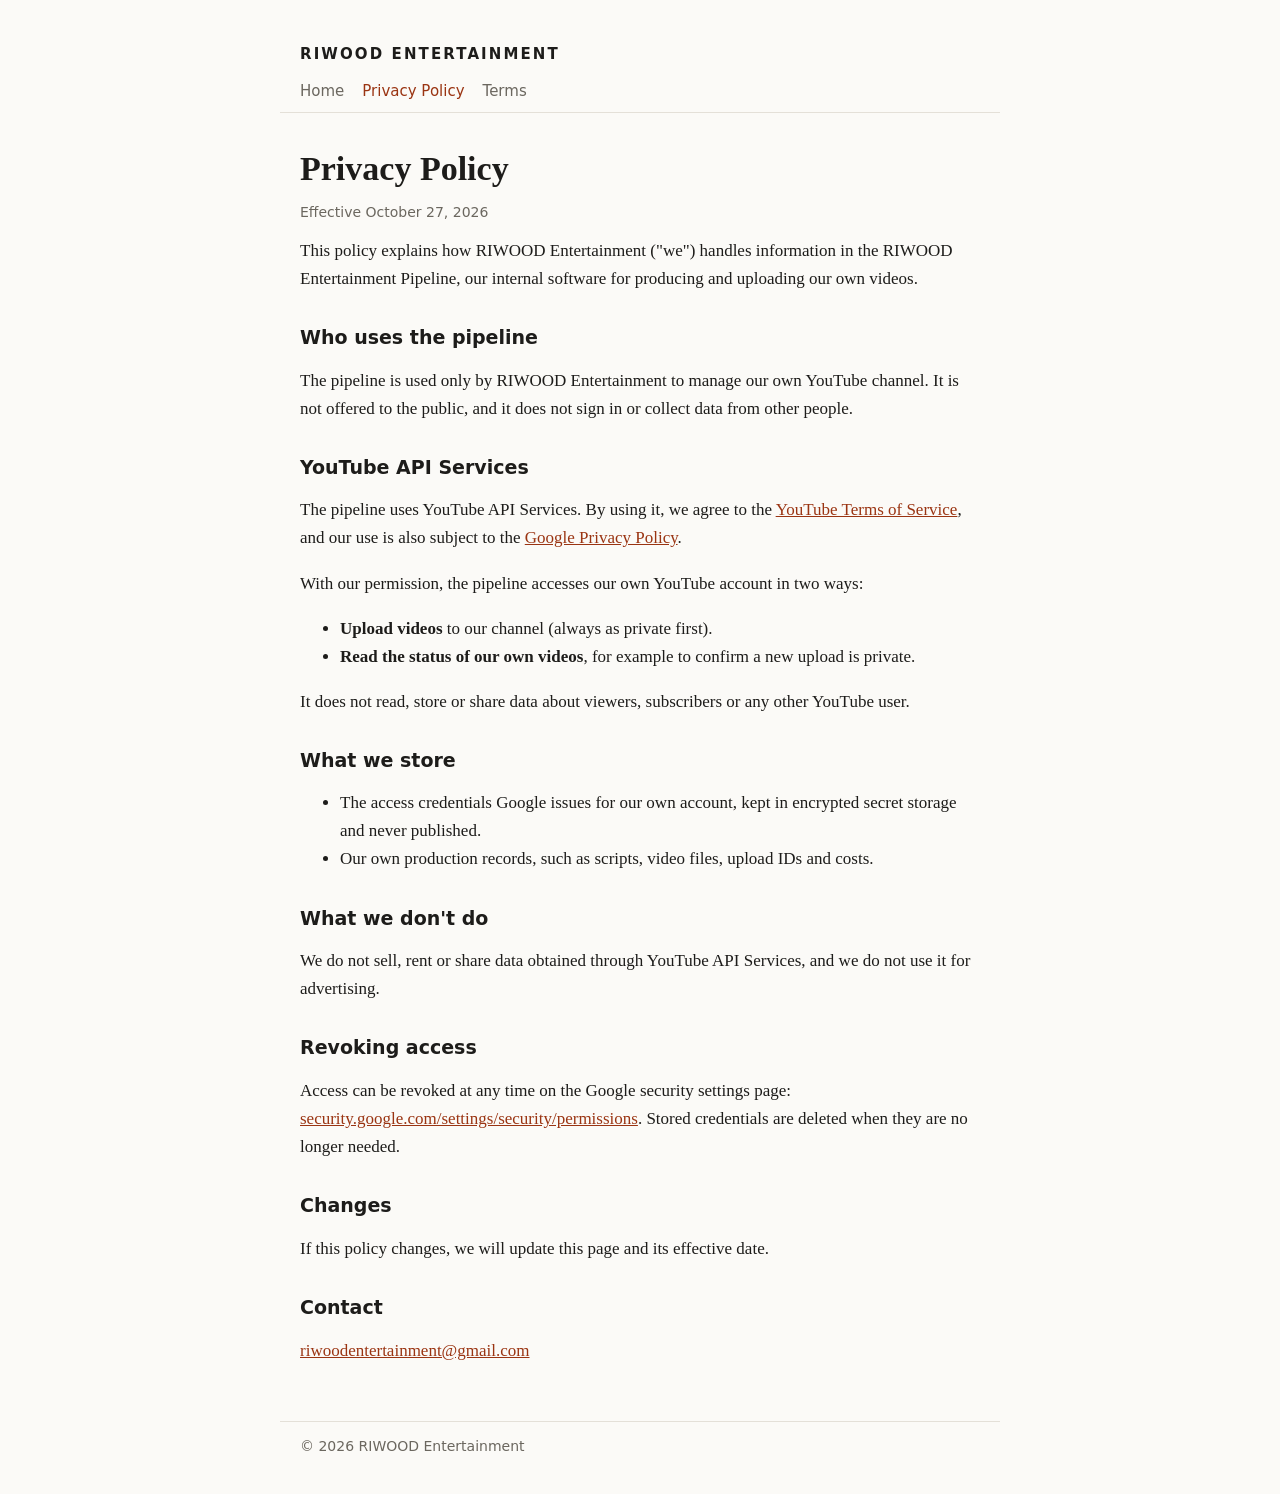
==== privacy.html @ f1f536b9 "Add RIWOOD Entertainment home, privacy policy and terms pages Co-Authored-By: Claude Opus 5.5 <norep" ====
<!doctype html>
<html lang="en">
<head>
<meta charset="utf-8">
<meta name="viewport" content="width=device-width,initial-scale=1">
<title>Privacy Policy · RIWOOD Entertainment</title>
<link rel="stylesheet" href="style.css">
</head>
<body>
<header>
  <a class="brand" href="./">RIWOOD Entertainment</a>
  <nav><a href="./">Home</a><a href="privacy.html" aria-current="page">Privacy Policy</a><a href="terms.html">Terms</a></nav>
</header>
<main>
  <h1>Privacy Policy</h1>
  <p class="meta">Effective October 27, 2026</p>

  <p>This policy explains how RIWOOD Entertainment ("we") handles information in the RIWOOD Entertainment Pipeline, our internal software for producing and uploading our own videos.</p>

  <h2>Who uses the pipeline</h2>
  <p>The pipeline is used only by RIWOOD Entertainment to manage our own YouTube channel. It is not offered to the public, and it does not sign in or collect data from other people.</p>

  <h2>YouTube API Services</h2>
  <p>The pipeline uses YouTube API Services. By using it, we agree to the <a href="https://www.youtube.com/t/terms">YouTube Terms of Service</a>, and our use is also subject to the <a href="https://policies.google.com/privacy">Google Privacy Policy</a>.</p>
  <p>With our permission, the pipeline accesses our own YouTube account in two ways:</p>
  <ul>
    <li><strong>Upload videos</strong> to our channel (always as private first).</li>
    <li><strong>Read the status of our own videos</strong>, for example to confirm a new upload is private.</li>
  </ul>
  <p>It does not read, store or share data about viewers, subscribers or any other YouTube user.</p>

  <h2>What we store</h2>
  <ul>
    <li>The access credentials Google issues for our own account, kept in encrypted secret storage and never published.</li>
    <li>Our own production records, such as scripts, video files, upload IDs and costs.</li>
  </ul>

  <h2>What we don't do</h2>
  <p>We do not sell, rent or share data obtained through YouTube API Services, and we do not use it for advertising.</p>

  <h2>Revoking access</h2>
  <p>Access can be revoked at any time on the Google security settings page: <a href="https://security.google.com/settings/security/permissions">security.google.com/settings/security/permissions</a>. Stored credentials are deleted when they are no longer needed.</p>

  <h2>Changes</h2>
  <p>If this policy changes, we will update this page and its effective date.</p>

  <h2>Contact</h2>
  <p><a href="mailto:riwoodentertainment@gmail.com">riwoodentertainment@gmail.com</a></p>
</main>
<footer>© 2026 RIWOOD Entertainment</footer>
</body>
</html>
---- style.css ----
:root{--bg:#fbfaf7;--fg:#1d1c1a;--muted:#6b675f;--line:#e4e0d8;--accent:#9a3412}
@media (prefers-color-scheme:dark){:root{--bg:#141312;--fg:#ece9e3;--muted:#a19c92;--line:#2d2b28;--accent:#fb923c}}
*{box-sizing:border-box}
body{margin:0;background:var(--bg);color:var(--fg);font:17px/1.65 Georgia,"Times New Roman",serif}
header,main,footer{max-width:720px;margin:0 auto;padding:0 20px}
header{padding-top:40px;padding-bottom:12px;border-bottom:1px solid var(--line)}
.brand{font:700 15px/1 system-ui,sans-serif;letter-spacing:.14em;text-transform:uppercase;color:var(--fg);text-decoration:none}
nav{margin-top:14px;font:15px system-ui,sans-serif}
nav a{color:var(--muted);margin-right:18px;text-decoration:none}
nav a:hover,nav a[aria-current]{color:var(--accent)}
h1{font-size:34px;line-height:1.2;margin:36px 0 8px}
h2{font:600 19px/1.3 system-ui,sans-serif;margin:32px 0 6px}
p,li{color:var(--fg)}
.meta{color:var(--muted);font:14px system-ui,sans-serif}
a{color:var(--accent)}
footer{margin-top:56px;padding-top:16px;padding-bottom:40px;border-top:1px solid var(--line);color:var(--muted);font:14px system-ui,sans-serif}
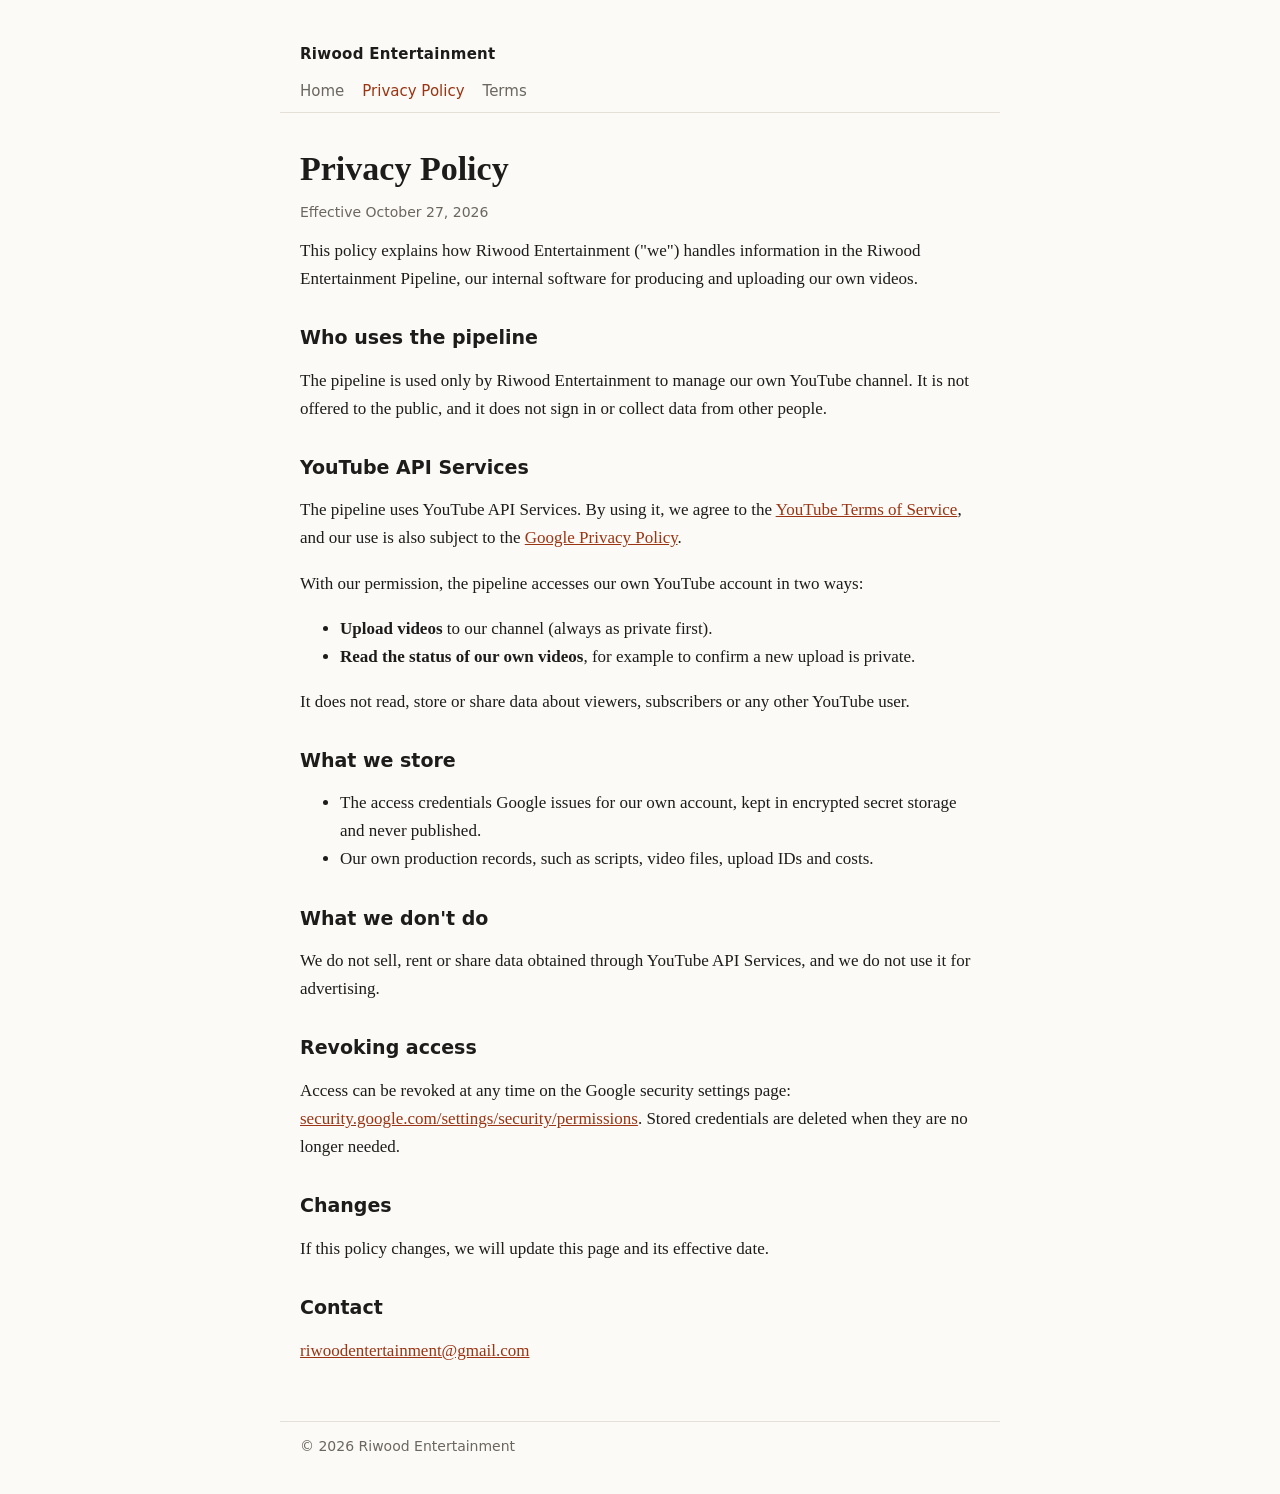
==== commit 67daf347: "Rebrand to Riwood Entertainment (owner-approved) Co-Authored-By: Claude Opus 5.5 <noreply@anthropic." ====
--- a/privacy.html
+++ b/privacy.html
@@ -3,22 +3,22 @@
 <head>
 <meta charset="utf-8">
 <meta name="viewport" content="width=device-width,initial-scale=1">
-<title>Privacy Policy · RIWOOD Entertainment</title>
+<title>Privacy Policy · Riwood Entertainment</title>
 <link rel="stylesheet" href="style.css">
 </head>
 <body>
 <header>
-  <a class="brand" href="./">RIWOOD Entertainment</a>
+  <a class="brand" href="./">Riwood Entertainment</a>
   <nav><a href="./">Home</a><a href="privacy.html" aria-current="page">Privacy Policy</a><a href="terms.html">Terms</a></nav>
 </header>
 <main>
   <h1>Privacy Policy</h1>
   <p class="meta">Effective October 27, 2026</p>
 
-  <p>This policy explains how RIWOOD Entertainment ("we") handles information in the RIWOOD Entertainment Pipeline, our internal software for producing and uploading our own videos.</p>
+  <p>This policy explains how Riwood Entertainment ("we") handles information in the Riwood Entertainment Pipeline, our internal software for producing and uploading our own videos.</p>
 
   <h2>Who uses the pipeline</h2>
-  <p>The pipeline is used only by RIWOOD Entertainment to manage our own YouTube channel. It is not offered to the public, and it does not sign in or collect data from other people.</p>
+  <p>The pipeline is used only by Riwood Entertainment to manage our own YouTube channel. It is not offered to the public, and it does not sign in or collect data from other people.</p>
 
   <h2>YouTube API Services</h2>
   <p>The pipeline uses YouTube API Services. By using it, we agree to the <a href="https://www.youtube.com/t/terms">YouTube Terms of Service</a>, and our use is also subject to the <a href="https://policies.google.com/privacy">Google Privacy Policy</a>.</p>
@@ -47,6 +47,6 @@
   <h2>Contact</h2>
   <p><a href="mailto:riwoodentertainment@gmail.com">riwoodentertainment@gmail.com</a></p>
 </main>
-<footer>© 2026 RIWOOD Entertainment</footer>
+<footer>© 2026 Riwood Entertainment</footer>
 </body>
 </html>
--- a/style.css
+++ b/style.css
@@ -4,7 +4,7 @@
 body{margin:0;background:var(--bg);color:var(--fg);font:17px/1.65 Georgia,"Times New Roman",serif}
 header,main,footer{max-width:720px;margin:0 auto;padding:0 20px}
 header{padding-top:40px;padding-bottom:12px;border-bottom:1px solid var(--line)}
-.brand{font:700 15px/1 system-ui,sans-serif;letter-spacing:.14em;text-transform:uppercase;color:var(--fg);text-decoration:none}
+.brand{font:700 15px/1 system-ui,sans-serif;letter-spacing:.02em;color:var(--fg);text-decoration:none}
 nav{margin-top:14px;font:15px system-ui,sans-serif}
 nav a{color:var(--muted);margin-right:18px;text-decoration:none}
 nav a:hover,nav a[aria-current]{color:var(--accent)}
